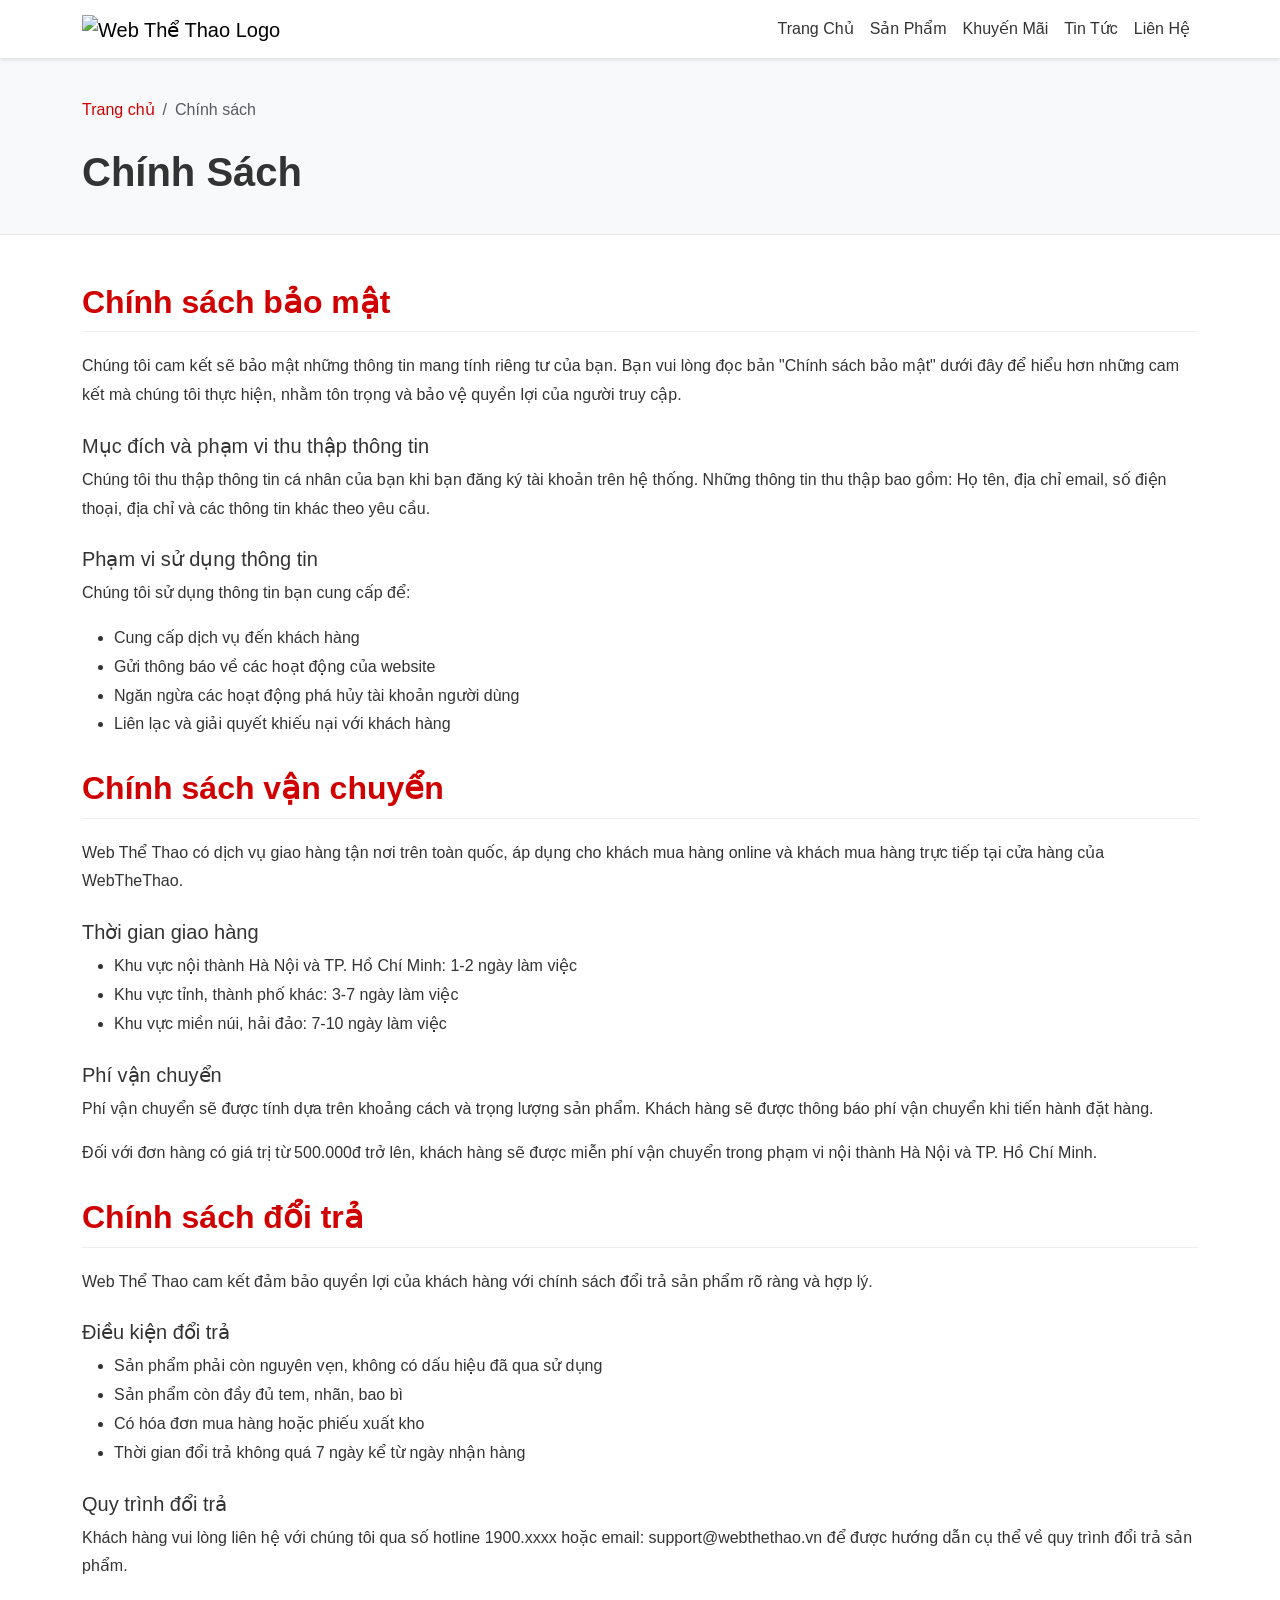
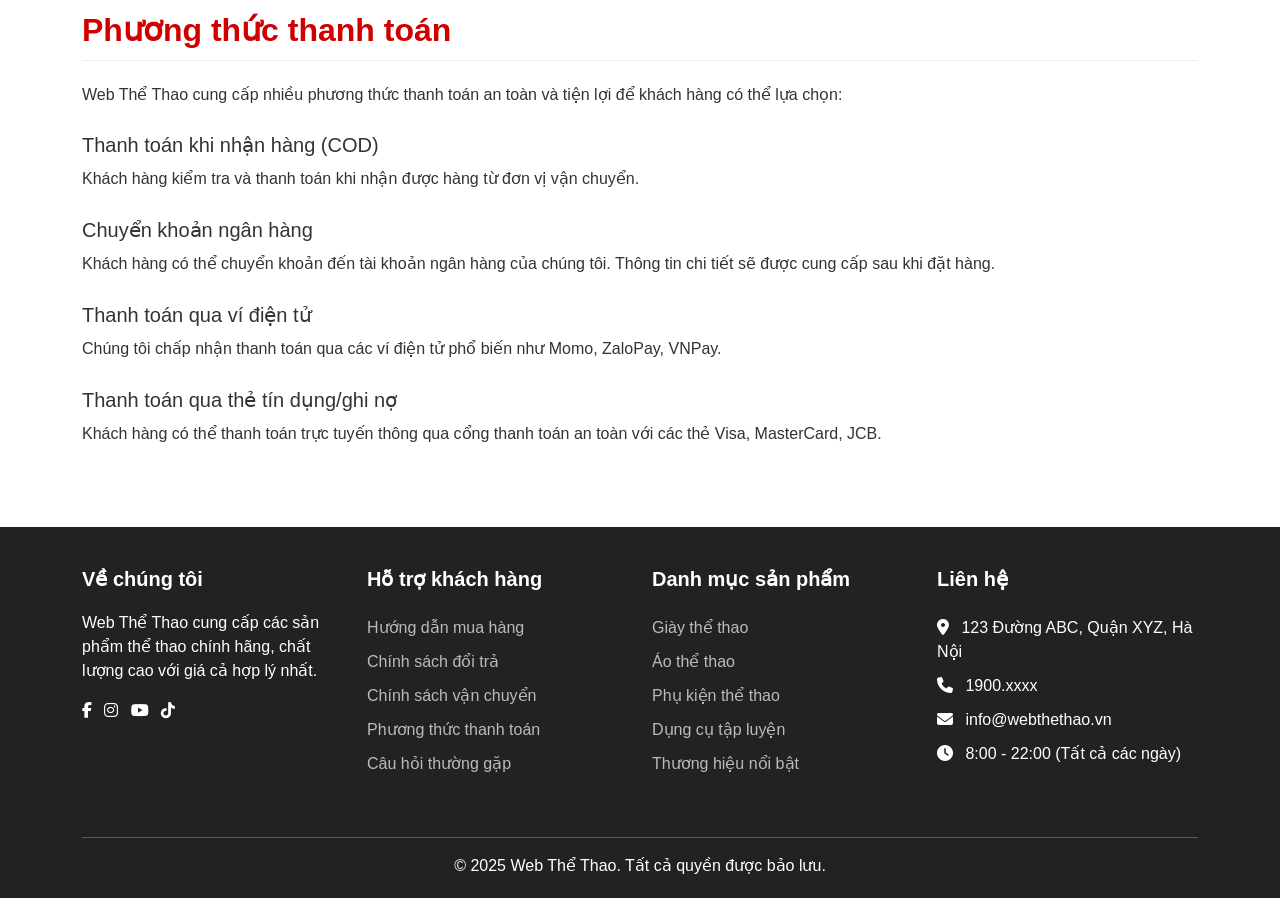
==== html/chinhSach.html @ d0252728 "chính sách 1" ====
<!DOCTYPE html>
<html lang="vi">
<head>
    <meta charset="UTF-8">
    <meta name="viewport" content="width=device-width, initial-scale=1.0">
    <title>Chính Sách - Web Thể Thao</title>
    <!-- Bootstrap CSS -->
    <link href="https://cdn.jsdelivr.net/npm/bootstrap@5.3.0/dist/css/bootstrap.min.css" rel="stylesheet">
    <!-- Font Awesome -->
    <link rel="stylesheet" href="https://cdnjs.cloudflare.com/ajax/libs/font-awesome/6.4.0/css/all.min.css">
    <!-- Custom CSS -->
    <link rel="stylesheet" href="../css/style.css">
    <script src="https://code.jquery.com/jquery-3.6.0.min.js"></script>
</head>
<body>
    <!-- Header will be loaded here -->
    <div id="header-container"></div>

    <!-- Policy Header -->
    <div class="policy-header">
        <div class="container">
            <nav aria-label="breadcrumb">
                <ol class="breadcrumb">
                    <li class="breadcrumb-item"><a href="index.html">Trang chủ</a></li>
                    <li class="breadcrumb-item active" aria-current="page">Chính sách</li>
                </ol>
            </nav>
            <h1 class="fw-bold">Chính Sách</h1>
        </div>
    </div>

    <!-- Policy Content -->
    <div class="container py-5">
        <div class="row">
            <div class="col-md-12">
                <div class="policy-section">
                    <h2 class="policy-title">Chính sách bảo mật</h2>
                    <div class="policy-content">
                        <p>Chúng tôi cam kết sẽ bảo mật những thông tin mang tính riêng tư của bạn. Bạn vui lòng đọc bản "Chính sách bảo mật" dưới đây để hiểu hơn những cam kết mà chúng tôi thực hiện, nhằm tôn trọng và bảo vệ quyền lợi của người truy cập.</p>
                        
                        <h5 class="mt-4">Mục đích và phạm vi thu thập thông tin</h5>
                        <p>Chúng tôi thu thập thông tin cá nhân của bạn khi bạn đăng ký tài khoản trên hệ thống. Những thông tin thu thập bao gồm: Họ tên, địa chỉ email, số điện thoại, địa chỉ và các thông tin khác theo yêu cầu.</p>
                        
                        <h5 class="mt-4">Phạm vi sử dụng thông tin</h5>
                        <p>Chúng tôi sử dụng thông tin bạn cung cấp để:</p>
                        <ul>
                            <li>Cung cấp dịch vụ đến khách hàng</li>
                            <li>Gửi thông báo về các hoạt động của website</li>
                            <li>Ngăn ngừa các hoạt động phá hủy tài khoản người dùng</li>
                            <li>Liên lạc và giải quyết khiếu nại với khách hàng</li>
                        </ul>
                    </div>
                </div>

                <div class="policy-section">
                    <h2 class="policy-title">Chính sách vận chuyển</h2>
                    <div class="policy-content">
                        <p>Web Thể Thao có dịch vụ giao hàng tận nơi trên toàn quốc, áp dụng cho khách mua hàng online và khách mua hàng trực tiếp tại cửa hàng của WebTheThao.</p>
                        
                        <h5 class="mt-4">Thời gian giao hàng</h5>
                        <ul>
                            <li>Khu vực nội thành Hà Nội và TP. Hồ Chí Minh: 1-2 ngày làm việc</li>
                            <li>Khu vực tỉnh, thành phố khác: 3-7 ngày làm việc</li>
                            <li>Khu vực miền núi, hải đảo: 7-10 ngày làm việc</li>
                        </ul>

                        <h5 class="mt-4">Phí vận chuyển</h5>
                        <p>Phí vận chuyển sẽ được tính dựa trên khoảng cách và trọng lượng sản phẩm. Khách hàng sẽ được thông báo phí vận chuyển khi tiến hành đặt hàng.</p>
                        <p>Đối với đơn hàng có giá trị từ 500.000đ trở lên, khách hàng sẽ được miễn phí vận chuyển trong phạm vi nội thành Hà Nội và TP. Hồ Chí Minh.</p>
                    </div>
                </div>

                <div class="policy-section">
                    <h2 class="policy-title">Chính sách đổi trả</h2>
                    <div class="policy-content">
                        <p>Web Thể Thao cam kết đảm bảo quyền lợi của khách hàng với chính sách đổi trả sản phẩm rõ ràng và hợp lý.</p>
                        
                        <h5 class="mt-4">Điều kiện đổi trả</h5>
                        <ul>
                            <li>Sản phẩm phải còn nguyên vẹn, không có dấu hiệu đã qua sử dụng</li>
                            <li>Sản phẩm còn đầy đủ tem, nhãn, bao bì</li>
                            <li>Có hóa đơn mua hàng hoặc phiếu xuất kho</li>
                            <li>Thời gian đổi trả không quá 7 ngày kể từ ngày nhận hàng</li>
                        </ul>

                        <h5 class="mt-4">Quy trình đổi trả</h5>
                        <p>Khách hàng vui lòng liên hệ với chúng tôi qua số hotline 1900.xxxx hoặc email: support@webthethao.vn để được hướng dẫn cụ thể về quy trình đổi trả sản phẩm.</p>
                    </div>
                </div>

                <div class="policy-section">
                    <h2 class="policy-title">Phương thức thanh toán</h2>
                    <div class="policy-content">
                        <p>Web Thể Thao cung cấp nhiều phương thức thanh toán an toàn và tiện lợi để khách hàng có thể lựa chọn:</p>
                        
                        <h5 class="mt-4">Thanh toán khi nhận hàng (COD)</h5>
                        <p>Khách hàng kiểm tra và thanh toán khi nhận được hàng từ đơn vị vận chuyển.</p>
                        
                        <h5 class="mt-4">Chuyển khoản ngân hàng</h5>
                        <p>Khách hàng có thể chuyển khoản đến tài khoản ngân hàng của chúng tôi. Thông tin chi tiết sẽ được cung cấp sau khi đặt hàng.</p>
                        
                        <h5 class="mt-4">Thanh toán qua ví điện tử</h5>
                        <p>Chúng tôi chấp nhận thanh toán qua các ví điện tử phổ biến như Momo, ZaloPay, VNPay.</p>
                        
                        <h5 class="mt-4">Thanh toán qua thẻ tín dụng/ghi nợ</h5>
                        <p>Khách hàng có thể thanh toán trực tuyến thông qua cổng thanh toán an toàn với các thẻ Visa, MasterCard, JCB.</p>
                    </div>
                </div>
            </div>
        </div>
    </div>

    <!-- Footer will be loaded here -->
    <div id="footer-container"></div>

    <!-- Scripts for loading header and footer -->
    <script>
        $(document).ready(function(){
            $("#header-container").load("header.html");
            $("#footer-container").load("footer.html");
        });
    </script>
</body>
</html>
---- css/style.css ----
body {
    font-family: 'Helvetica Neue', Arial, sans-serif;
    color: #333;
}

/* Header Styles */
.navbar {
    background-color: #fff;
    box-shadow: 0 2px 4px rgba(0,0,0,0.1);
}

.navbar-brand img {
    height: 40px;
}

.nav-link {
    color: #333;
    font-weight: 500;
}

/* Footer Styles */
.footer {
    background-color: #222;
    color: #fff;
    padding: 40px 0 20px;
}

.footer-title {
    font-weight: 600;
    margin-bottom: 20px;
    color: #fff;
}

.footer-links {
    list-style: none;
    padding: 0;
}

.footer-links li {
    padding: 5px 0;
}

.footer-links a {
    color: #bbb;
    text-decoration: none;
}

.footer-links a:hover {
    color: #fff;
}

/* Policy Page Styles */
.policy-header {
    background-color: #f8f9fa;
    padding: 30px 0;
    border-bottom: 1px solid #e7e7e7;
}

.policy-section {
    margin-bottom: 30px;
}

.policy-title {
    color: #d10000;
    font-weight: 600;
    margin-bottom: 20px;
    border-bottom: 1px solid #eee;
    padding-bottom: 10px;
}

.policy-content {
    line-height: 1.8;
}

.breadcrumb {
    background: transparent;
    padding: 10px 0;
}

.breadcrumb-item a {
    color: #d10000;
    text-decoration: none;
}
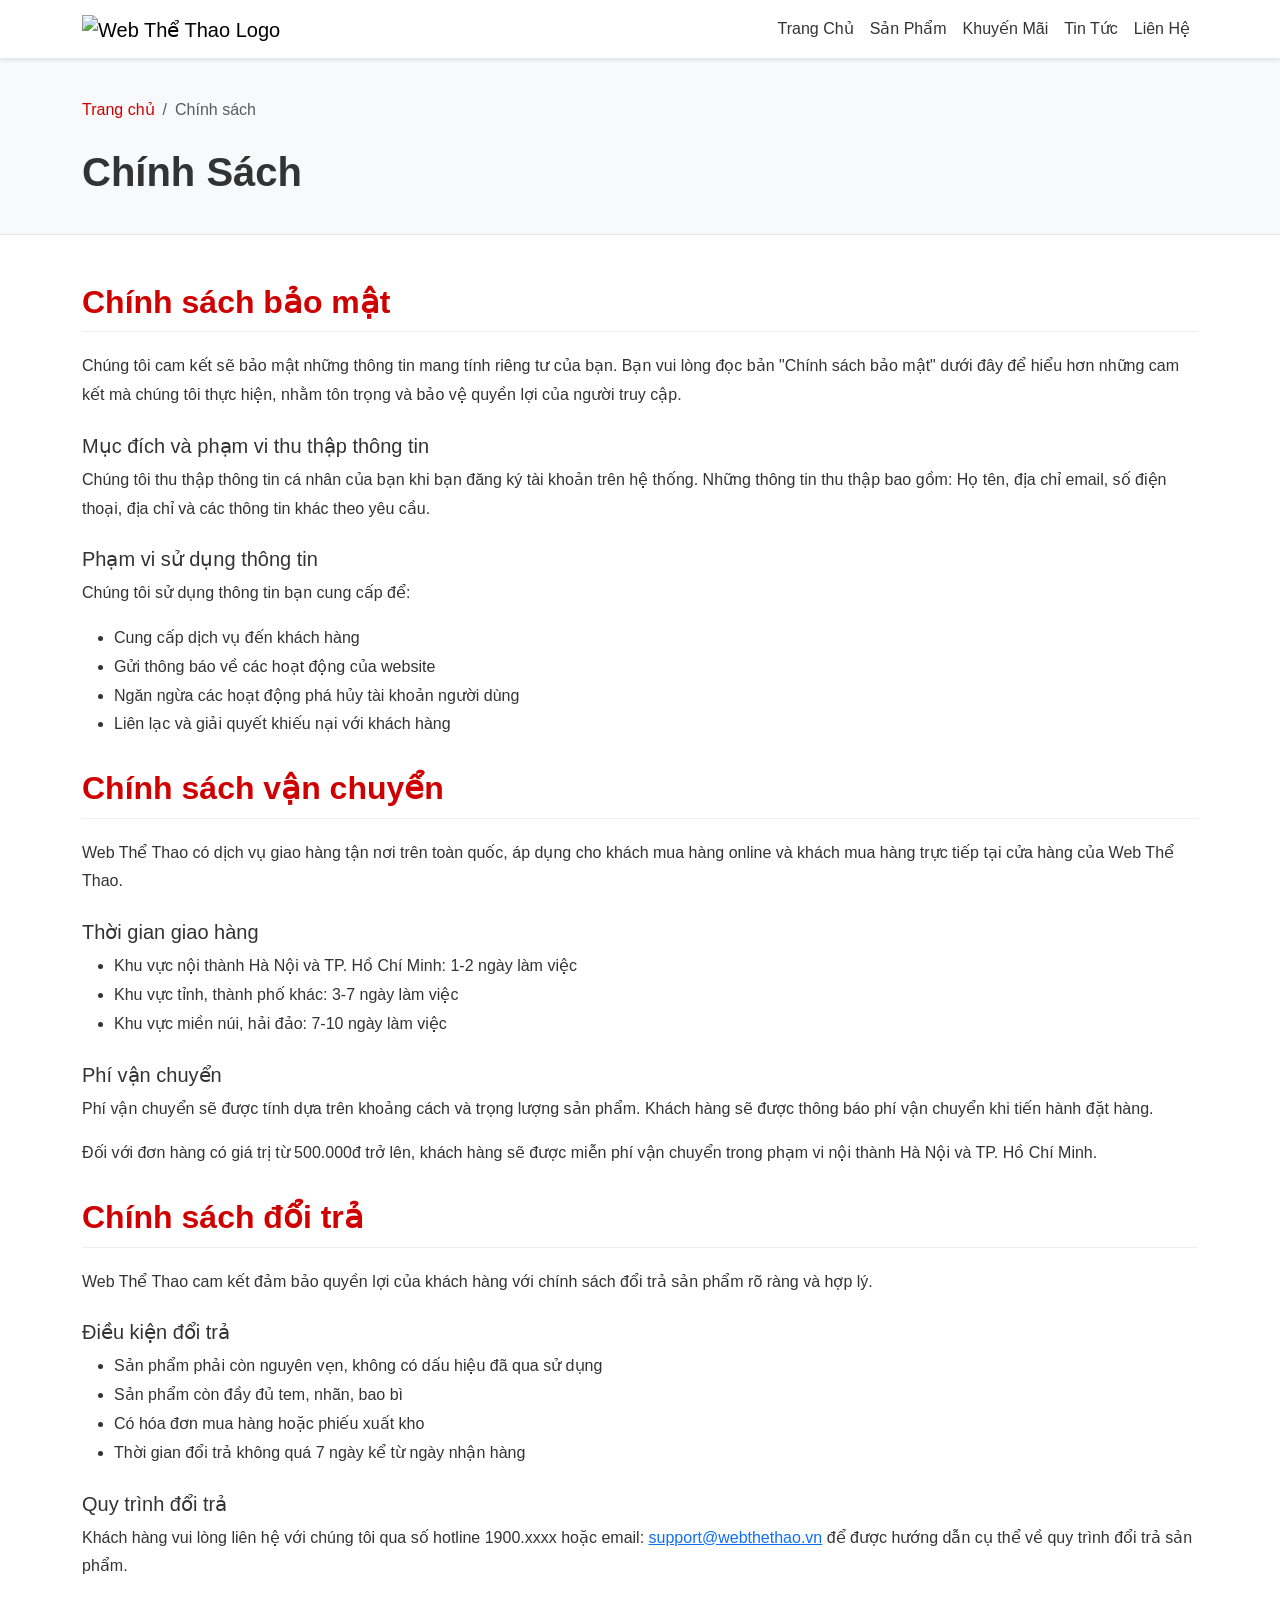
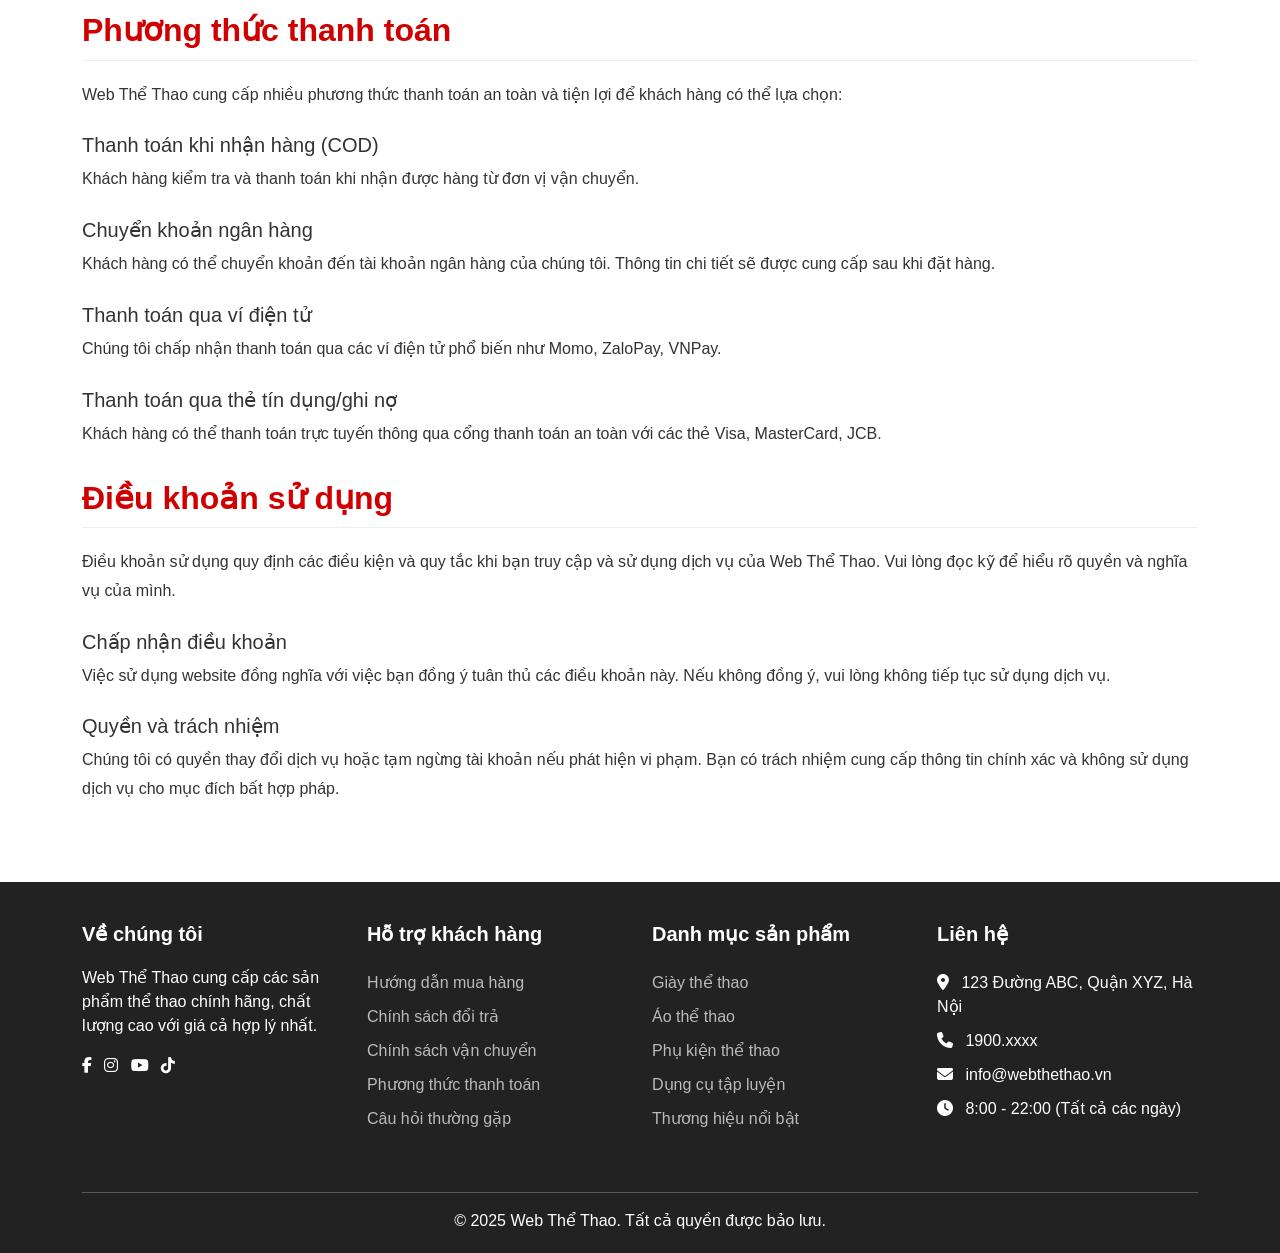
==== commit b1169f9b: "chính sách 2" ====
--- a/html/chinhSach.html
+++ b/html/chinhSach.html
@@ -11,6 +11,7 @@
     <!-- Custom CSS -->
     <link rel="stylesheet" href="../css/style.css">
     <script src="https://code.jquery.com/jquery-3.6.0.min.js"></script>
+    
 </head>
 <body>
     <!-- Header will be loaded here -->
@@ -34,7 +35,7 @@
         <div class="row">
             <div class="col-md-12">
                 <div class="policy-section">
-                    <h2 class="policy-title">Chính sách bảo mật</h2>
+                    <h2 class="policy-title"><a href="chinhSachBaoMat.html">Chính sách bảo mật</a></h2>
                     <div class="policy-content">
                         <p>Chúng tôi cam kết sẽ bảo mật những thông tin mang tính riêng tư của bạn. Bạn vui lòng đọc bản "Chính sách bảo mật" dưới đây để hiểu hơn những cam kết mà chúng tôi thực hiện, nhằm tôn trọng và bảo vệ quyền lợi của người truy cập.</p>
                         
@@ -53,9 +54,9 @@
                 </div>
 
                 <div class="policy-section">
-                    <h2 class="policy-title">Chính sách vận chuyển</h2>
+                    <h2 class="policy-title"><a href="chinhSachVanChuyen.html">Chính sách vận chuyển</a></h2>
                     <div class="policy-content">
-                        <p>Web Thể Thao có dịch vụ giao hàng tận nơi trên toàn quốc, áp dụng cho khách mua hàng online và khách mua hàng trực tiếp tại cửa hàng của WebTheThao.</p>
+                        <p>Web Thể Thao có dịch vụ giao hàng tận nơi trên toàn quốc, áp dụng cho khách mua hàng online và khách mua hàng trực tiếp tại cửa hàng của Web Thể Thao.</p>
                         
                         <h5 class="mt-4">Thời gian giao hàng</h5>
                         <ul>
@@ -71,7 +72,7 @@
                 </div>
 
                 <div class="policy-section">
-                    <h2 class="policy-title">Chính sách đổi trả</h2>
+                    <h2 class="policy-title"><a href="chinhSachDoiTra.html">Chính sách đổi trả</a></h2>
                     <div class="policy-content">
                         <p>Web Thể Thao cam kết đảm bảo quyền lợi của khách hàng với chính sách đổi trả sản phẩm rõ ràng và hợp lý.</p>
                         
@@ -84,12 +85,12 @@
                         </ul>
 
                         <h5 class="mt-4">Quy trình đổi trả</h5>
-                        <p>Khách hàng vui lòng liên hệ với chúng tôi qua số hotline 1900.xxxx hoặc email: support@webthethao.vn để được hướng dẫn cụ thể về quy trình đổi trả sản phẩm.</p>
+                        <p>Khách hàng vui lòng liên hệ với chúng tôi qua số hotline 1900.xxxx hoặc email: <a href="mailto:support@webthethao.vn">support@webthethao.vn</a> để được hướng dẫn cụ thể về quy trình đổi trả sản phẩm.</p>
                     </div>
                 </div>
 
                 <div class="policy-section">
-                    <h2 class="policy-title">Phương thức thanh toán</h2>
+                    <h2 class="policy-title"><a href="phuongTThucThanhToan.html">Phương thức thanh toán</a></h2>
                     <div class="policy-content">
                         <p>Web Thể Thao cung cấp nhiều phương thức thanh toán an toàn và tiện lợi để khách hàng có thể lựa chọn:</p>
                         
@@ -106,10 +107,22 @@
                         <p>Khách hàng có thể thanh toán trực tuyến thông qua cổng thanh toán an toàn với các thẻ Visa, MasterCard, JCB.</p>
                     </div>
                 </div>
+
+                <div class="policy-section">
+                    <h2 class="policy-title"><a href="dieuKhoan.html">Điều khoản sử dụng</a></h2>
+                    <div class="policy-content">
+                        <p>Điều khoản sử dụng quy định các điều kiện và quy tắc khi bạn truy cập và sử dụng dịch vụ của Web Thể Thao. Vui lòng đọc kỹ để hiểu rõ quyền và nghĩa vụ của mình.</p>
+                        
+                        <h5 class="mt-4">Chấp nhận điều khoản</h5>
+                        <p>Việc sử dụng website đồng nghĩa với việc bạn đồng ý tuân thủ các điều khoản này. Nếu không đồng ý, vui lòng không tiếp tục sử dụng dịch vụ.</p>
+                        
+                        <h5 class="mt-4">Quyền và trách nhiệm</h5>
+                        <p>Chúng tôi có quyền thay đổi dịch vụ hoặc tạm ngừng tài khoản nếu phát hiện vi phạm. Bạn có trách nhiệm cung cấp thông tin chính xác và không sử dụng dịch vụ cho mục đích bất hợp pháp.</p>
+                    </div>
+                </div>
             </div>
         </div>
     </div>
-
     <!-- Footer will be loaded here -->
     <div id="footer-container"></div>
 
--- a/css/style.css
+++ b/css/style.css
@@ -1,3 +1,14 @@
+
+.policy-title a {
+    color: #d10000; /* Matches the .policy-title color from your CSS */
+    text-decoration: none; /* Removes the underline */
+    transition: filter 0.3ss ease;
+}
+.policy-title a:hover {
+    color: #d10000; /* Keeps the color consistent on hover */
+    text-decoration: none; /* No underline on hover */
+    filter: brightness(0.8); 
+}
 body {
     font-family: 'Helvetica Neue', Arial, sans-serif;
     color: #333;
